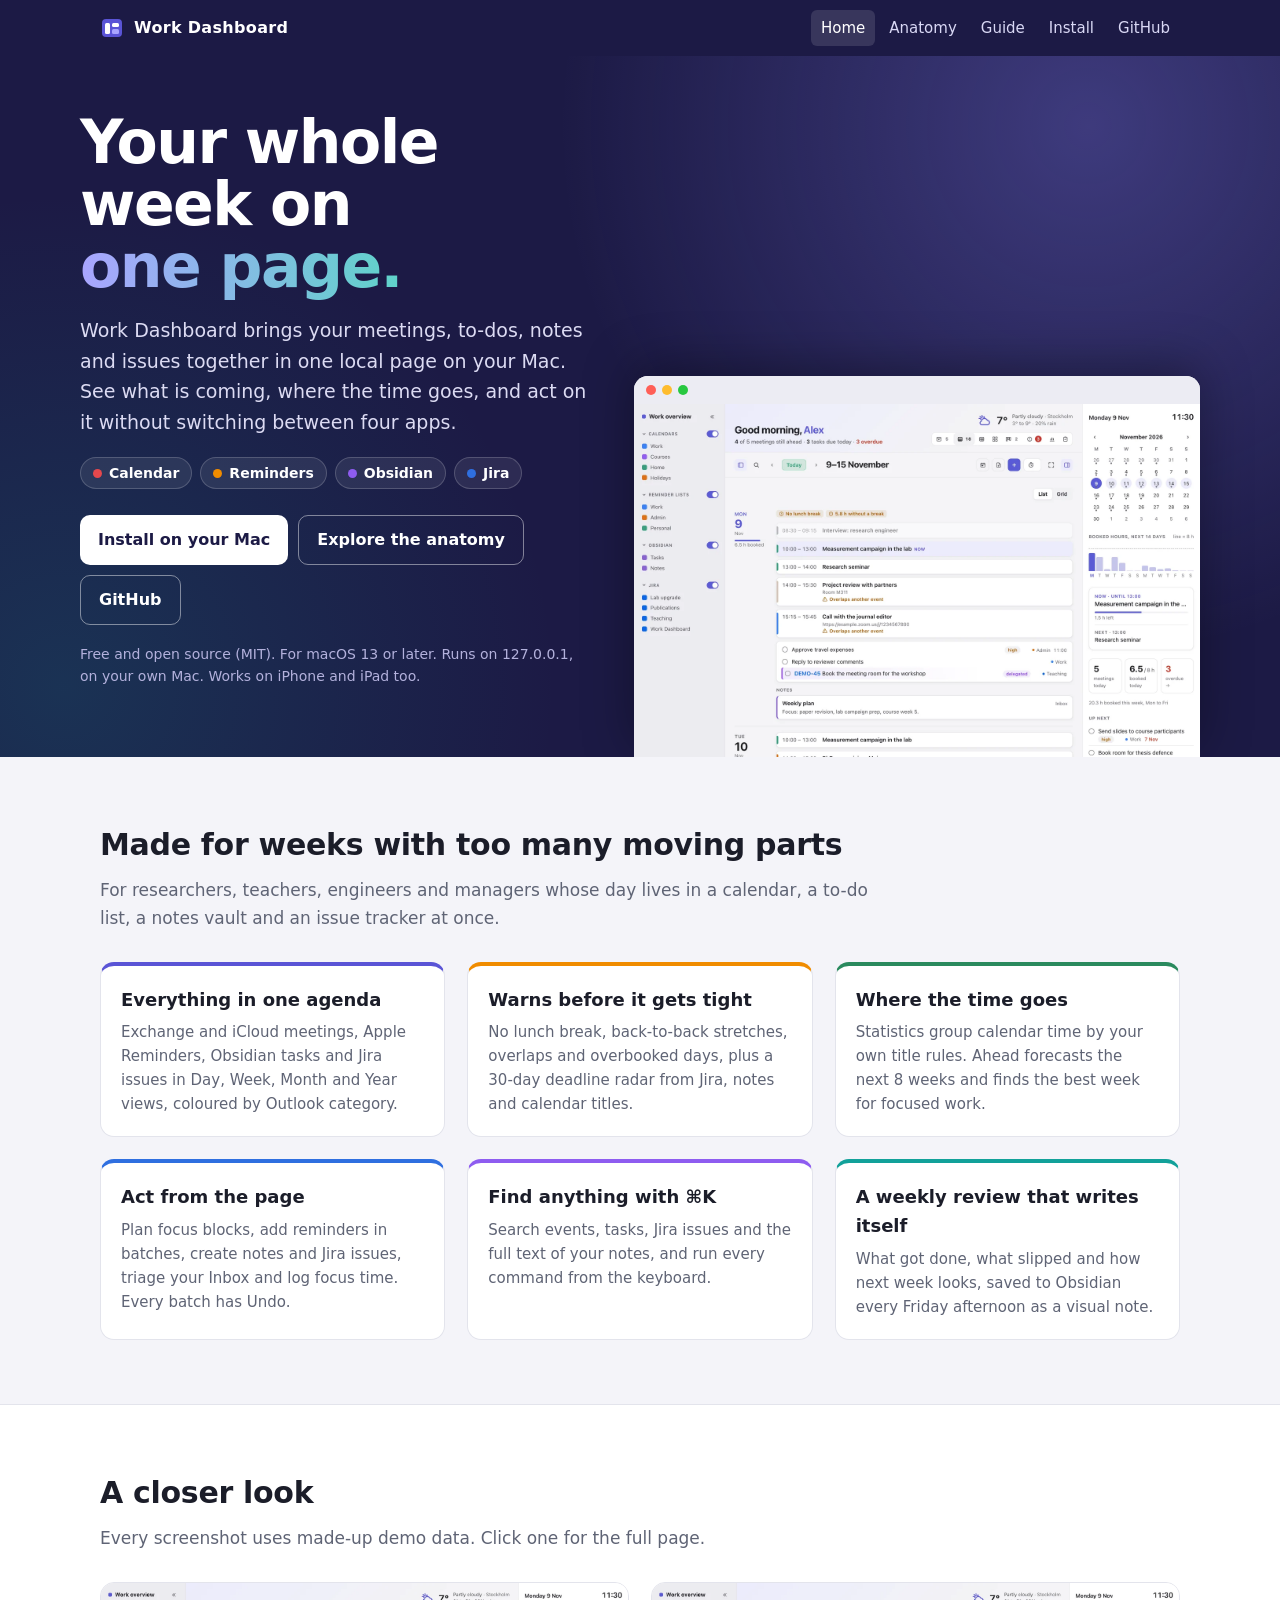
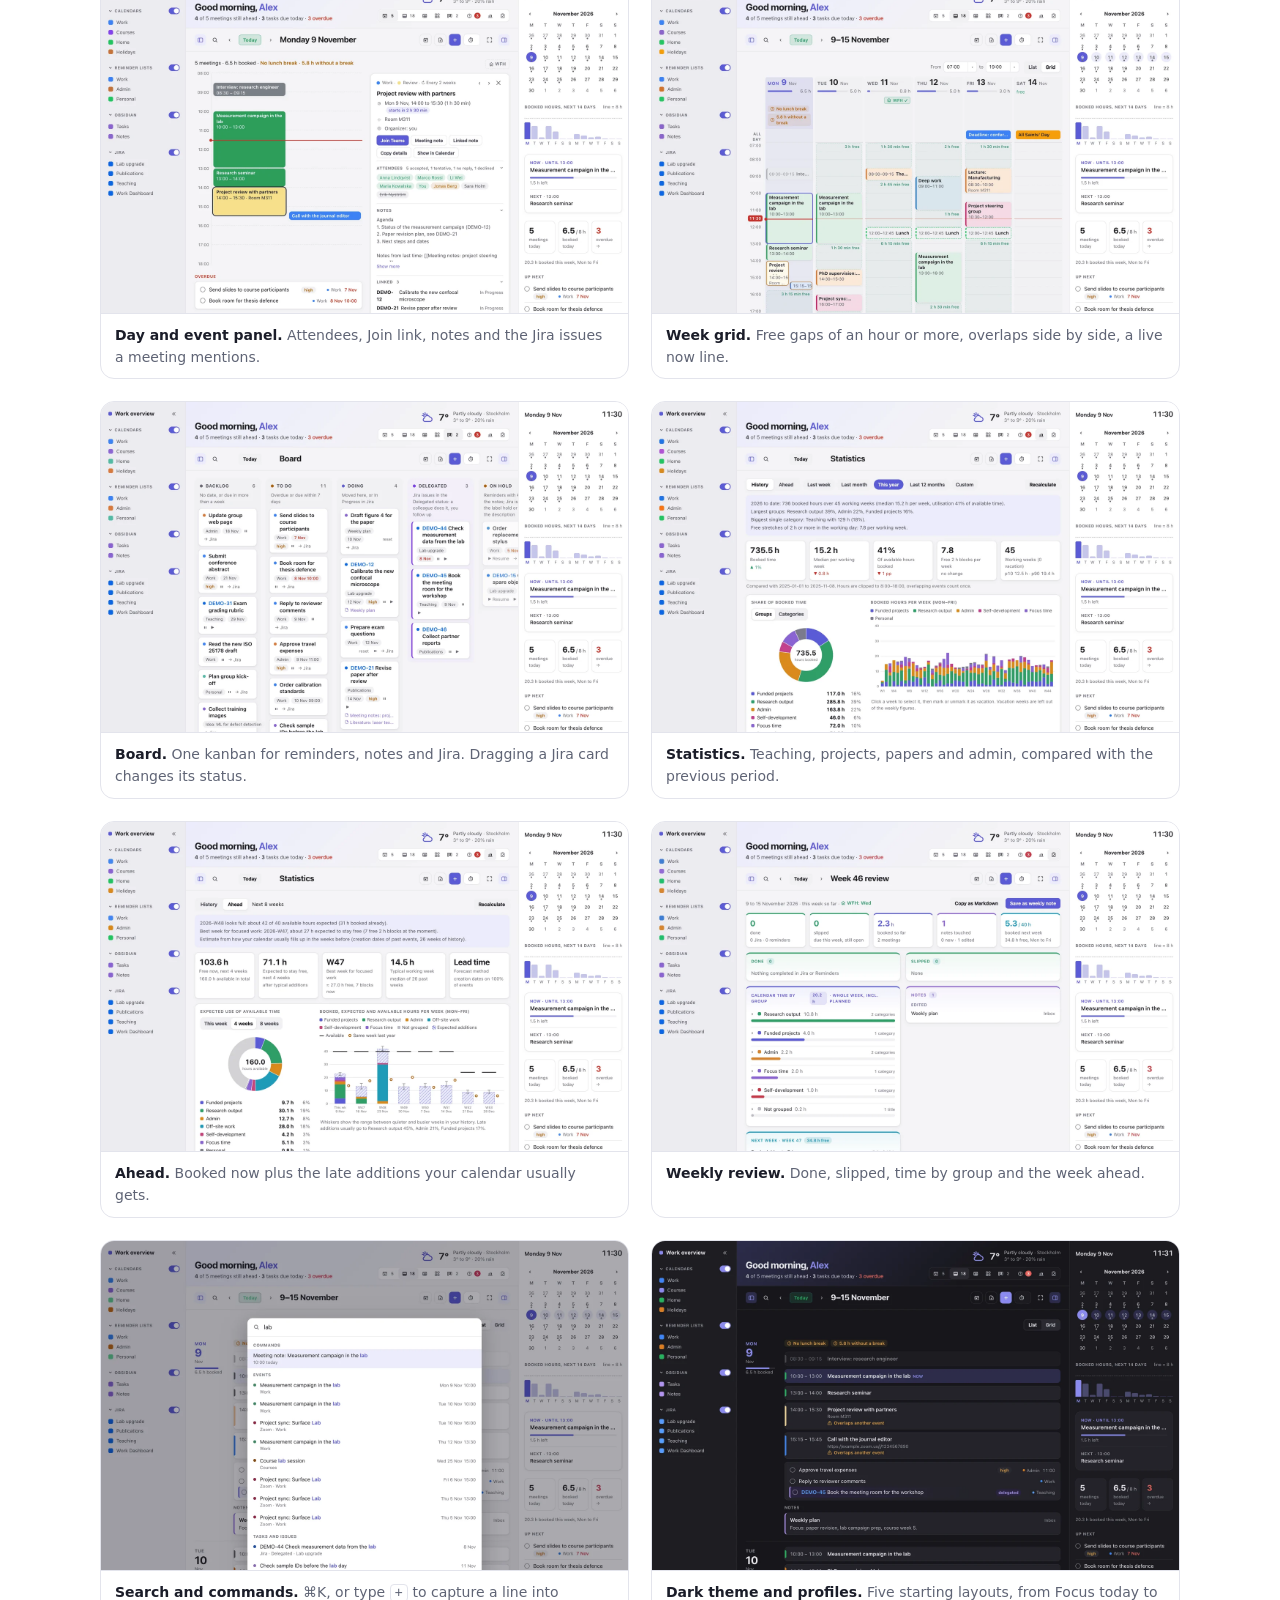
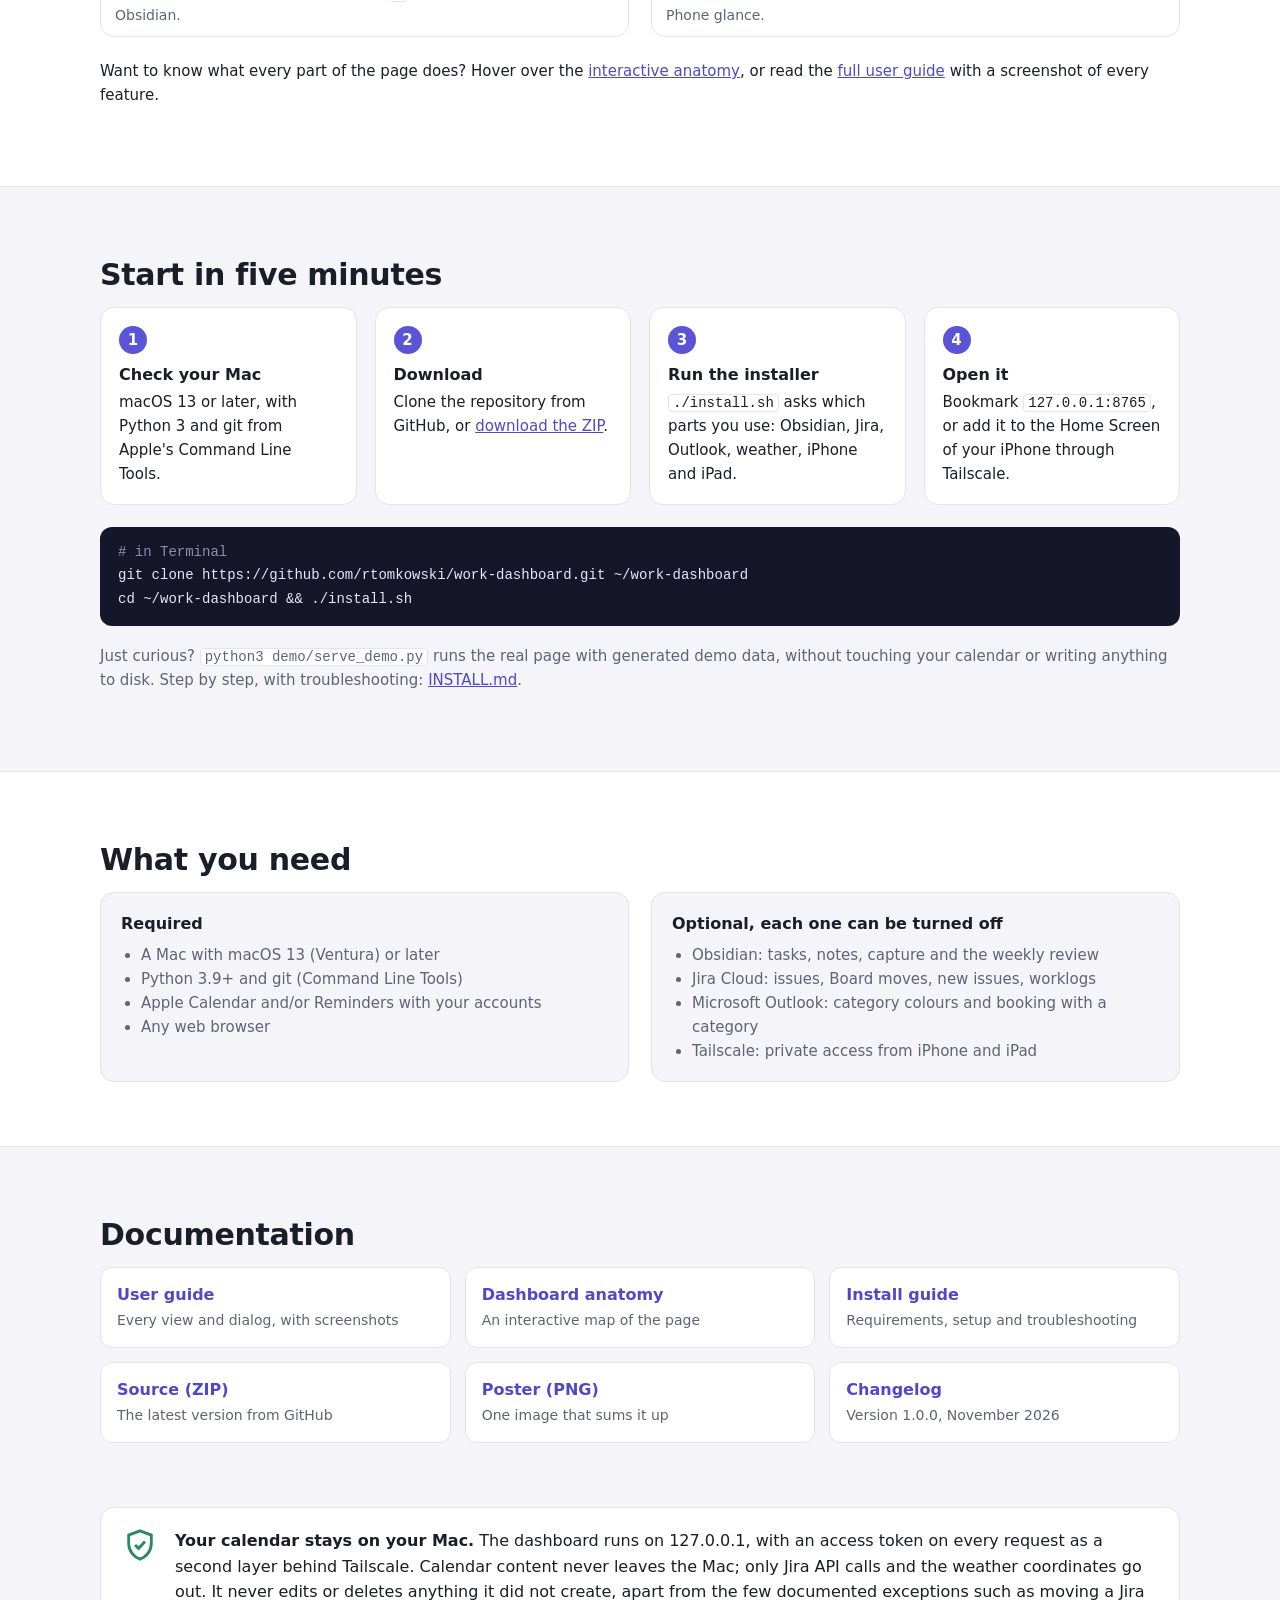
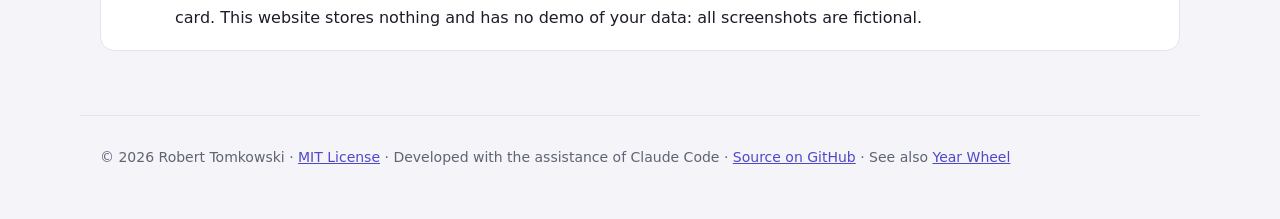
==== docs/index.html @ 40dbf1f1 "Docs: landing page on GitHub Pages Home page in the style of the Year Wheel site: hero, features, sc" ====
<!doctype html>
<!-- Work Dashboard. Copyright (c) 2026 Robert Tomkowski. MIT License (see the LICENSE file). Developed with the assistance of Claude Code (Anthropic). -->
<html lang="en">
<head>
<meta charset="utf-8">
<meta name="viewport" content="width=device-width, initial-scale=1">
<title>Work Dashboard: your whole week on one page</title>
<meta name="description" content="A free, local dashboard for macOS: Calendar, Reminders, Obsidian and Jira in one page, with time statistics, a weekly review, an 8-week forecast and time blocking. Runs on your own Mac.">
<meta property="og:title" content="Work Dashboard: your whole week on one page">
<meta property="og:description" content="Calendar, Reminders, Obsidian and Jira in one local dashboard on your Mac. Free and open source.">
<meta property="og:image" content="https://rtomkowski.github.io/work-dashboard/hero.png">
<meta property="og:url" content="https://rtomkowski.github.io/work-dashboard/">
<link rel="icon" href="data:image/svg+xml,%3Csvg xmlns='http://www.w3.org/2000/svg' viewBox='0 0 24 24'%3E%3Crect x='2' y='3' width='20' height='18' rx='4' fill='%235a54d6'/%3E%3Crect x='5' y='7' width='5' height='11' rx='1.5' fill='%23fff'/%3E%3Crect x='12' y='7' width='7' height='4' rx='1.5' fill='%23fff'/%3E%3Crect x='12' y='13' width='7' height='5' rx='1.5' fill='%23a9a5ff'/%3E%3C/svg%3E">
<link rel="stylesheet" href="site.css">
</head>
<body>
<header class="topbar"><div class="in">
  <a class="brand" href="./"><svg width="24" height="24" viewBox="0 0 24 24" aria-hidden="true"><rect x="2" y="3" width="20" height="18" rx="4" fill="#5a54d6"/><rect x="5" y="7" width="5" height="11" rx="1.5" fill="#fff"/><rect x="12" y="7" width="7" height="4" rx="1.5" fill="#fff"/><rect x="12" y="13" width="7" height="5" rx="1.5" fill="#a9a5ff"/></svg>Work Dashboard</a>
  <nav aria-label="Site">
    <a href="./" aria-current="page">Home</a>
    <a href="anatomy/">Anatomy</a>
    <a href="https://github.com/rtomkowski/work-dashboard/blob/main/docs/GUIDE.md">Guide</a>
    <a href="#install">Install</a>
    <a href="https://github.com/rtomkowski/work-dashboard">GitHub</a>
  </nav>
</div></header>

<main>
  <section class="hero">
    <div class="in">
      <div style="padding-bottom:56px">
        <h1>Your whole week on <em>one&nbsp;page.</em></h1>
        <p class="lede">Work Dashboard brings your meetings, to-dos, notes and issues together in one local page on your Mac.
          See what is coming, where the time goes, and act on it without switching between four apps.</p>
        <ul class="chips" aria-label="Sources">
          <li style="--c:#e5484d">Calendar</li><li style="--c:#f08c00">Reminders</li><li style="--c:#8e5cf0">Obsidian</li><li style="--c:#2f6fe0">Jira</li>
        </ul>
        <div class="cta">
          <a class="btn primary" href="#install">Install on your Mac</a>
          <a class="btn ghost" href="anatomy/">Explore the anatomy</a>
          <a class="btn ghost" href="https://github.com/rtomkowski/work-dashboard">GitHub</a>
        </div>
        <p class="small">Free and open source (MIT). For macOS 13 or later. Runs on 127.0.0.1, on your own Mac. Works on iPhone and iPad too.</p>
      </div>
      <div class="shot"><div class="bar" aria-hidden="true"><i></i><i></i><i></i></div><img src="images/week.webp" alt="The Week view: meetings, tasks and notes per day, with booked hours, a month calendar, Now and Next, and up-next tasks" width="1440" height="900"></div>
    </div>
  </section>

  <section class="block">
    <h2>Made for weeks with too many moving parts</h2>
    <p class="sub">For researchers, teachers, engineers and managers whose day lives in a calendar, a to-do list, a notes vault and an issue tracker at once.</p>
    <div class="grid3">
      <div class="feature" style="--c:var(--indigo)"><h3>Everything in one agenda</h3><p>Exchange and iCloud meetings, Apple Reminders, Obsidian tasks and Jira issues in Day, Week, Month and Year views, coloured by Outlook category.</p></div>
      <div class="feature" style="--c:var(--orange)"><h3>Warns before it gets tight</h3><p>No lunch break, back-to-back stretches, overlaps and overbooked days, plus a 30-day deadline radar from Jira, notes and calendar titles.</p></div>
      <div class="feature" style="--c:var(--green)"><h3>Where the time goes</h3><p>Statistics group calendar time by your own title rules. Ahead forecasts the next 8 weeks and finds the best week for focused work.</p></div>
      <div class="feature" style="--c:var(--blue)"><h3>Act from the page</h3><p>Plan focus blocks, add reminders in batches, create notes and Jira issues, triage your Inbox and log focus time. Every batch has Undo.</p></div>
      <div class="feature" style="--c:var(--purple)"><h3>Find anything with ⌘K</h3><p>Search events, tasks, Jira issues and the full text of your notes, and run every command from the keyboard.</p></div>
      <div class="feature" style="--c:var(--teal)"><h3>A weekly review that writes itself</h3><p>What got done, what slipped and how next week looks, saved to Obsidian every Friday afternoon as a visual note.</p></div>
    </div>
  </section>

  <div class="band"><section class="block">
    <h2>A closer look</h2>
    <p class="sub">Every screenshot uses made-up demo data. Click one for the full page.</p>
    <div class="shots">
      <figure><a href="screenshots/event-panel.png"><img src="images/event-panel.webp" alt="Day view with the event detail panel open" width="1440" height="900" loading="lazy"></a><figcaption><b>Day and event panel.</b> Attendees, Join link, notes and the Jira issues a meeting mentions.</figcaption></figure>
      <figure><a href="screenshots/week-grid.png"><img src="images/week-grid.webp" alt="Week view as a time grid with free gaps and a now line" width="1440" height="900" loading="lazy"></a><figcaption><b>Week grid.</b> Free gaps of an hour or more, overlaps side by side, a live now line.</figcaption></figure>
      <figure><a href="screenshots/board.png"><img src="images/board.webp" alt="Board with Backlog, To Do, Doing and Done columns across all sources" width="1440" height="900" loading="lazy"></a><figcaption><b>Board.</b> One kanban for reminders, notes and Jira. Dragging a Jira card changes its status.</figcaption></figure>
      <figure><a href="screenshots/stats-history.png"><img src="images/stats-history.webp" alt="Statistics: booked time by group compared with the previous period" width="1440" height="900" loading="lazy"></a><figcaption><b>Statistics.</b> Teaching, projects, papers and admin, compared with the previous period.</figcaption></figure>
      <figure><a href="screenshots/stats-ahead.png"><img src="images/stats-ahead.webp" alt="Ahead: forecast load for the next eight weeks" width="1440" height="900" loading="lazy"></a><figcaption><b>Ahead.</b> Booked now plus the late additions your calendar usually gets.</figcaption></figure>
      <figure><a href="screenshots/weekly-review.png"><img src="images/weekly-review.webp" alt="Weekly review: done, slipped, booked hours and next week" width="1440" height="900" loading="lazy"></a><figcaption><b>Weekly review.</b> Done, slipped, time by group and the week ahead.</figcaption></figure>
      <figure><a href="screenshots/palette.png"><img src="images/palette.webp" alt="Command palette searching events, tasks, issues and notes" width="1440" height="900" loading="lazy"></a><figcaption><b>Search and commands.</b> ⌘K, or type <code>+</code> to capture a line into Obsidian.</figcaption></figure>
      <figure><a href="screenshots/week-dark.png"><img src="images/week-dark.webp" alt="The Week view in the dark theme" width="1440" height="900" loading="lazy"></a><figcaption><b>Dark theme and profiles.</b> Five starting layouts, from Focus today to Phone glance.</figcaption></figure>
    </div>
    <p class="more">Want to know what every part of the page does? Hover over the <a href="anatomy/">interactive anatomy</a>, or read the <a href="https://github.com/rtomkowski/work-dashboard/blob/main/docs/GUIDE.md">full user guide</a> with a screenshot of every feature.</p>
  </section></div>

  <section class="block" id="install">
    <h2>Start in five minutes</h2>
    <ol class="steps">
      <li><b>Check your Mac</b>macOS 13 or later, with Python 3 and git from Apple's Command Line Tools.</li>
      <li><b>Download</b>Clone the repository from GitHub, or <a href="https://github.com/rtomkowski/work-dashboard/archive/refs/heads/main.zip">download the ZIP</a>.</li>
      <li><b>Run the installer</b><code>./install.sh</code> asks which parts you use: Obsidian, Jira, Outlook, weather, iPhone and iPad.</li>
      <li><b>Open it</b>Bookmark <code>127.0.0.1:8765</code>, or add it to the Home Screen of your iPhone through Tailscale.</li>
    </ol>
<pre class="cmd"><span class="c"># in Terminal</span>
git clone https://github.com/rtomkowski/work-dashboard.git ~/work-dashboard
cd ~/work-dashboard &amp;&amp; ./install.sh</pre>
    <p class="note">Just curious? <code>python3 demo/serve_demo.py</code> runs the real page with generated demo data, without touching your calendar or writing anything to disk. Step by step, with troubleshooting: <a href="https://github.com/rtomkowski/work-dashboard/blob/main/INSTALL.md">INSTALL.md</a>.</p>
  </section>

  <div class="band"><section class="block">
    <h2>What you need</h2>
    <div class="req">
      <div><h3>Required</h3><ul><li>A Mac with macOS 13 (Ventura) or later</li><li>Python 3.9+ and git (Command Line Tools)</li><li>Apple Calendar and/or Reminders with your accounts</li><li>Any web browser</li></ul></div>
      <div><h3>Optional, each one can be turned off</h3><ul><li>Obsidian: tasks, notes, capture and the weekly review</li><li>Jira Cloud: issues, Board moves, new issues, worklogs</li><li>Microsoft Outlook: category colours and booking with a category</li><li>Tailscale: private access from iPhone and iPad</li></ul></div>
    </div>
  </section></div>

  <section class="block">
    <h2>Documentation</h2>
    <div class="downloads">
      <a href="https://github.com/rtomkowski/work-dashboard/blob/main/docs/GUIDE.md"><b>User guide</b><span>Every view and dialog, with screenshots</span></a>
      <a href="anatomy/"><b>Dashboard anatomy</b><span>An interactive map of the page</span></a>
      <a href="https://github.com/rtomkowski/work-dashboard/blob/main/INSTALL.md"><b>Install guide</b><span>Requirements, setup and troubleshooting</span></a>
      <a href="https://github.com/rtomkowski/work-dashboard/archive/refs/heads/main.zip"><b>Source (ZIP)</b><span>The latest version from GitHub</span></a>
      <a href="hero.png"><b>Poster (PNG)</b><span>One image that sums it up</span></a>
      <a href="https://github.com/rtomkowski/work-dashboard/blob/main/CHANGELOG.md"><b>Changelog</b><span>Version 1.0.0, November 2026</span></a>
    </div>
  </section>

  <section class="block" style="padding-top:0">
    <div class="privacy">
      <svg width="34" height="34" viewBox="0 0 24 24" aria-hidden="true" style="flex:none"><path d="M12 2l8 3v6c0 5-3.4 9.4-8 11-4.6-1.6-8-6-8-11V5z" fill="none" stroke="#2a8a5e" stroke-width="2"/><path d="M8.5 12l2.5 2.5 4.5-5" fill="none" stroke="#2a8a5e" stroke-width="2"/></svg>
      <div><b>Your calendar stays on your Mac.</b> The dashboard runs on 127.0.0.1, with an access token on every request as a second layer behind Tailscale. Calendar content never leaves the Mac; only Jira API calls and the weather coordinates go out. It never edits or deletes anything it did not create, apart from the few documented exceptions such as moving a Jira card. This website stores nothing and has no demo of your data: all screenshots are fictional.</div>
    </div>
  </section>
</main>

<footer>
  © 2026 Robert Tomkowski · <a href="https://github.com/rtomkowski/work-dashboard/blob/main/LICENSE">MIT License</a> ·
  Developed with the assistance of Claude Code · <a href="https://github.com/rtomkowski/work-dashboard">Source on GitHub</a> ·
  See also <a href="https://rtomkowski.github.io/yearwheel/">Year Wheel</a>
</footer>
</body>
</html>
---- docs/site.css ----
/* Work Dashboard website. Copyright (c) 2026 Robert Tomkowski.
   MIT License (see the LICENSE file). Developed with the assistance of Claude Code (Anthropic). */
/* Landing page styles. Same layout as the Year Wheel site, in the dashboard's indigo. No external resources. */
:root {
  --ink: #1b1d29; --muted: #5f6475; --line: #e3e4ec; --paper: #f4f4f9; --card: #ffffff;
  --navy: #1c1a45; --accent: #4f49c9; --indigo: #5a54d6;
  --red: #e5484d; --orange: #f08c00; --purple: #8e5cf0; --blue: #2f6fe0; --green: #2a8a5e; --teal: #12a19a;
  --font: system-ui, -apple-system, "Segoe UI", Roboto, "Helvetica Neue", Arial, sans-serif;
  --mono: ui-monospace, Menlo, Consolas, monospace;
  color-scheme: light;
}
@media (prefers-color-scheme: dark) {
  :root:not([data-theme="light"]) {
    --ink: #e7e8f2; --muted: #a2a7ba; --line: #2f3244; --paper: #12131b; --card: #1b1d28;
    --accent: #9b97ff; color-scheme: dark;
  }
}
:root[data-theme="dark"] {
  --ink: #e7e8f2; --muted: #a2a7ba; --line: #2f3244; --paper: #12131b; --card: #1b1d28;
  --accent: #9b97ff; color-scheme: dark;
}
* { box-sizing: border-box; }
html { scroll-behavior: smooth; }
body { margin: 0; background: var(--paper); color: var(--ink); font: 16px/1.6 var(--font); }
a { color: var(--accent); }
img { max-width: 100%; height: auto; }
code { font: 14px/1.4 var(--mono); background: var(--card); border: 1px solid var(--line); padding: 0 4px; border-radius: 4px; }

/* Top bar */
.topbar { position: sticky; top: 0; z-index: 10; background: var(--navy); color: #fff; }
.topbar .in { max-width: 1120px; margin: 0 auto; padding: 10px 20px; display: flex; align-items: center; gap: 18px; flex-wrap: wrap; }
.topbar .brand { display: flex; align-items: center; gap: 10px; color: #fff; text-decoration: none; font-weight: 700; letter-spacing: .02em; }
.topbar nav { margin-left: auto; display: flex; gap: 4px; flex-wrap: wrap; }
.topbar nav a { color: #d9d8f5; text-decoration: none; padding: 6px 10px; border-radius: 6px; font-size: 15px; }
.topbar nav a:hover, .topbar nav a[aria-current] { background: rgba(255,255,255,.12); color: #fff; }

/* Hero */
.hero { background: var(--navy); color: #fff; padding: 56px 20px 0; overflow: hidden;
  background-image: radial-gradient(circle at 85% 10%, rgba(140,134,255,.30), transparent 42%),
                    radial-gradient(circle at 5% 90%, rgba(18,161,154,.18), transparent 36%); }
.hero .in > *, .grid3 > *, .shots > *, .steps > *, .downloads > * { min-width: 0; }
.hero .in { max-width: 1120px; margin: 0 auto; display: grid; grid-template-columns: 1fr 1.1fr; gap: 40px; align-items: center; }
.hero h1 { overflow-wrap: anywhere; font-size: clamp(34px, 6vw, 60px); line-height: 1.03; letter-spacing: -.025em; margin: 0 0 18px; }
.hero h1 em { font-style: normal; background: linear-gradient(90deg, #a9a5ff, #5fd3c9); -webkit-background-clip: text; background-clip: text; color: transparent; }
.hero p.lede { font-size: 19px; color: #dcdbf3; margin: 0 0 20px; max-width: 34em; }
.chips { display: flex; flex-wrap: wrap; gap: 8px; margin: 0 0 26px; padding: 0; list-style: none; }
.chips li { display: inline-flex; align-items: center; gap: 7px; background: rgba(255,255,255,.08); border: 1px solid rgba(255,255,255,.18); border-radius: 999px; padding: 4px 12px; font-size: 14px; font-weight: 600; }
.chips li::before { content: ""; width: 9px; height: 9px; border-radius: 50%; background: var(--c); }
.cta { display: flex; gap: 10px; flex-wrap: wrap; margin-bottom: 18px; }
.btn { display: inline-flex; align-items: center; gap: 8px; padding: 11px 18px; border-radius: 10px; font-weight: 650; text-decoration: none; font-size: 16px; }
.btn.primary { background: #fff; color: var(--navy); }
.btn.ghost { color: #fff; border: 1.5px solid rgba(255,255,255,.45); }
.btn:hover { filter: brightness(1.06); }
.hero .small { font-size: 14px; color: #b3b1dc; }
.hero .shot { background: #fff; border-radius: 14px 14px 0 0; padding: 0; box-shadow: 0 -10px 50px rgba(0,0,0,.35); align-self: end; overflow: hidden; }
.hero .shot .bar { display: flex; gap: 6px; padding: 9px 12px; background: #ececf3; }
.hero .shot .bar i { width: 10px; height: 10px; border-radius: 50%; background: #ff5f57; }
.hero .shot .bar i:nth-child(2) { background: #febc2e; } .hero .shot .bar i:nth-child(3) { background: #28c840; }
.hero .shot img { display: block; }

/* Sections */
section.block { max-width: 1120px; margin: 0 auto; padding: 64px 20px; }
section.block h2 { font-size: 30px; letter-spacing: -.01em; margin: 0 0 8px; }
section.block > p.sub { color: var(--muted); margin: 0 0 30px; max-width: 46em; font-size: 17px; }
.grid3 { display: grid; grid-template-columns: repeat(3, 1fr); gap: 22px; }
.feature { background: var(--card); border: 1px solid var(--line); border-radius: 14px; padding: 20px; border-top: 4px solid var(--c, var(--indigo)); }
.feature h3 { margin: 0 0 6px; font-size: 18px; }
.feature p { margin: 0; color: var(--muted); font-size: 15px; }
.shots { display: grid; grid-template-columns: repeat(2, 1fr); gap: 22px; }
.shots figure { margin: 0; background: var(--card); border: 1px solid var(--line); border-radius: 14px; overflow: hidden; }
.shots a { display: block; }
.shots img { display: block; border-bottom: 1px solid var(--line); }
.shots figcaption { padding: 10px 14px; font-size: 14px; color: var(--muted); }
.shots figcaption b { color: var(--ink); }
.more { margin-top: 22px; font-size: 15px; }
.steps { counter-reset: s; display: grid; grid-template-columns: repeat(4, 1fr); gap: 18px; padding: 0; list-style: none; margin: 0; }
.steps li { background: var(--card); border: 1px solid var(--line); border-radius: 14px; padding: 18px; font-size: 15px; }
.steps li::before { counter-increment: s; content: counter(s); display: inline-flex; width: 28px; height: 28px; border-radius: 50%; background: var(--indigo); color: #fff; font-weight: 700; align-items: center; justify-content: center; margin-bottom: 8px; }
.steps b { display: block; font-size: 16px; margin-bottom: 2px; }
.cmd { margin: 22px 0 0; background: #15162a; color: #e7e8f2; border-radius: 12px; padding: 14px 18px; overflow-x: auto; font: 14px/1.7 var(--mono); }
.cmd .c { color: #8d8fb0; }
.note { color: var(--muted); font-size: 15px; margin-top: 18px; }
.band { background: var(--card); border-top: 1px solid var(--line); border-bottom: 1px solid var(--line); }
.req { display: grid; grid-template-columns: 1fr 1fr; gap: 22px; }
.req div { background: var(--paper); border: 1px solid var(--line); border-radius: 14px; padding: 18px 20px; }
.req h3 { margin: 0 0 6px; font-size: 16px; }
.req ul { margin: 0; padding-left: 20px; color: var(--muted); font-size: 15px; }
.downloads { display: grid; grid-template-columns: repeat(3, 1fr); gap: 14px; }
.downloads a { display: block; background: var(--card); border: 1px solid var(--line); border-radius: 12px; padding: 14px 16px; text-decoration: none; color: var(--ink); }
.downloads a:hover { border-color: var(--accent); }
.downloads b { display: block; color: var(--accent); }
.downloads span { font-size: 14px; color: var(--muted); }
.privacy { display: flex; gap: 18px; align-items: flex-start; background: var(--card); border: 1px solid var(--line); border-radius: 14px; padding: 20px 22px; }
footer { max-width: 1120px; margin: 0 auto; padding: 30px 20px 50px; color: var(--muted); font-size: 14px; border-top: 1px solid var(--line); }

@media (max-width: 860px) {
  .hero .in { grid-template-columns: 1fr; }
  .grid3, .shots, .downloads, .req { grid-template-columns: 1fr; }
  .steps { grid-template-columns: 1fr 1fr; }
}
@media (max-width: 520px) { .steps { grid-template-columns: 1fr; } }
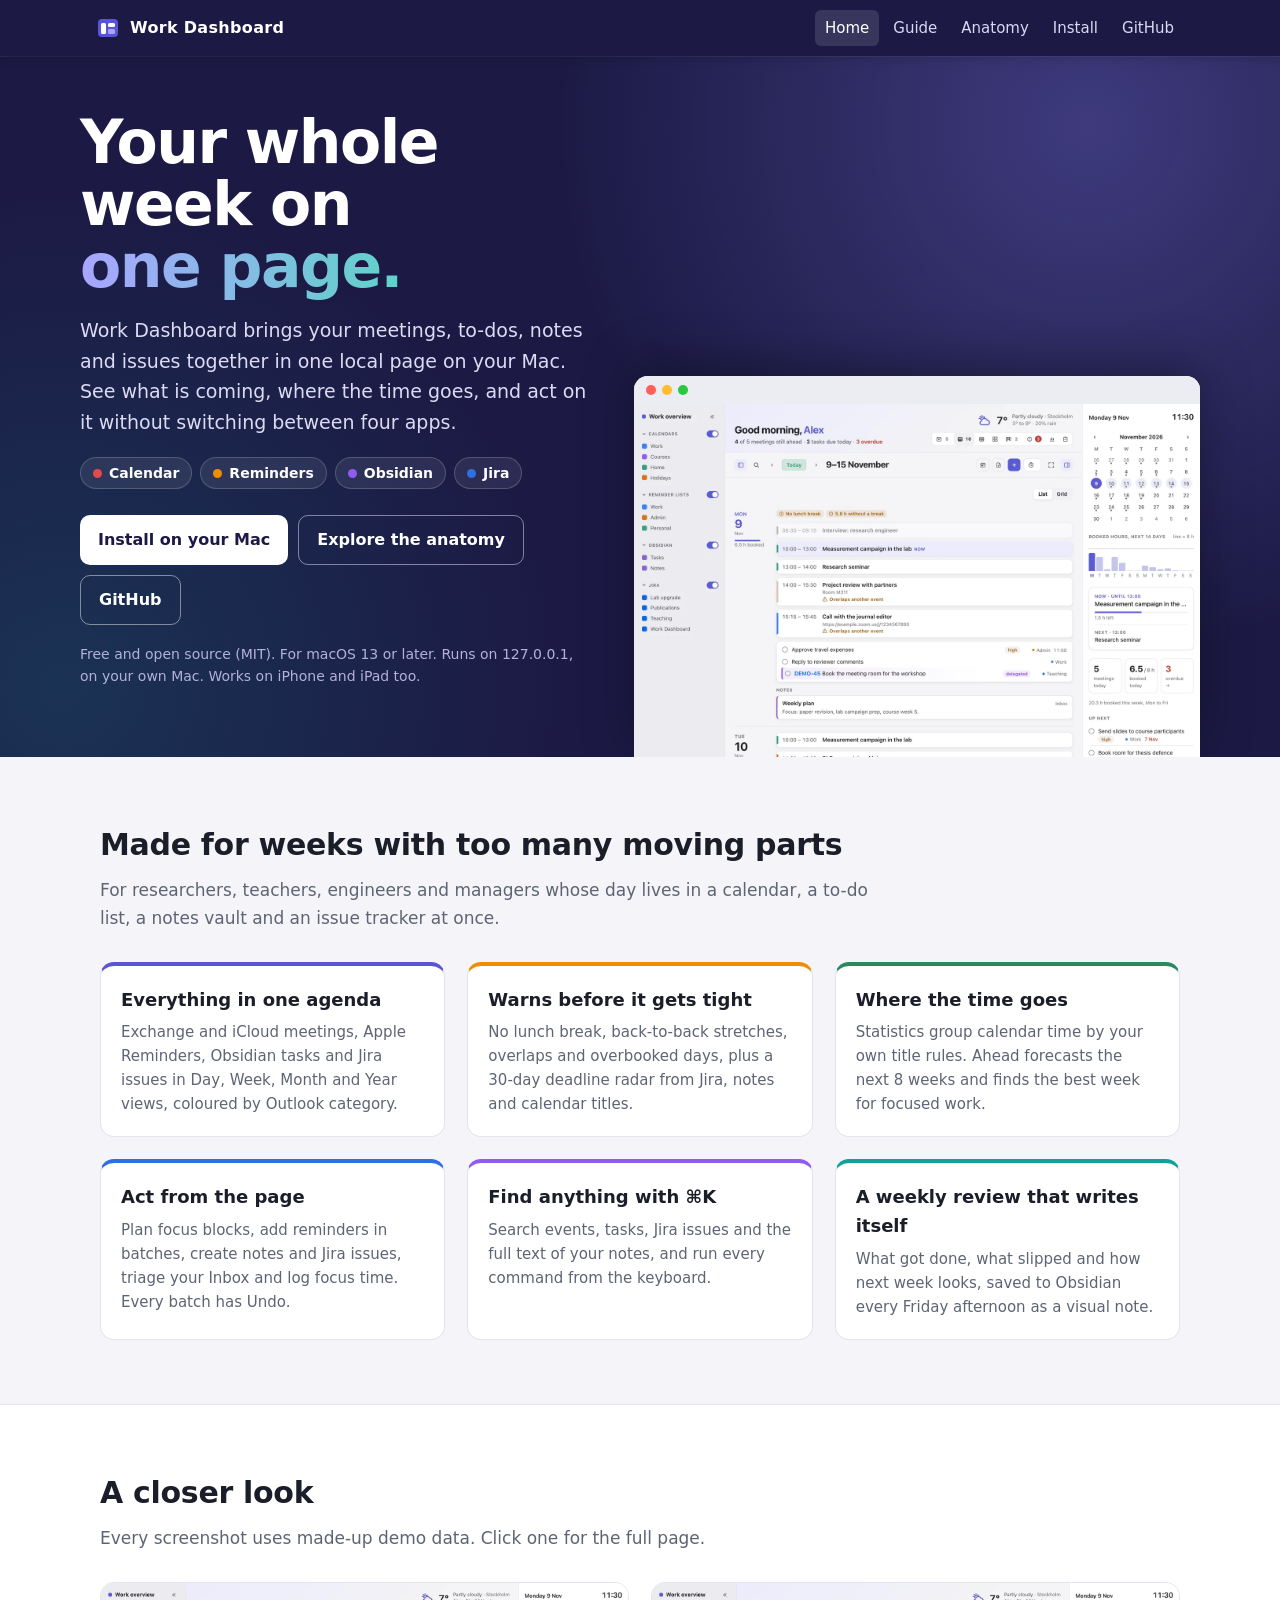
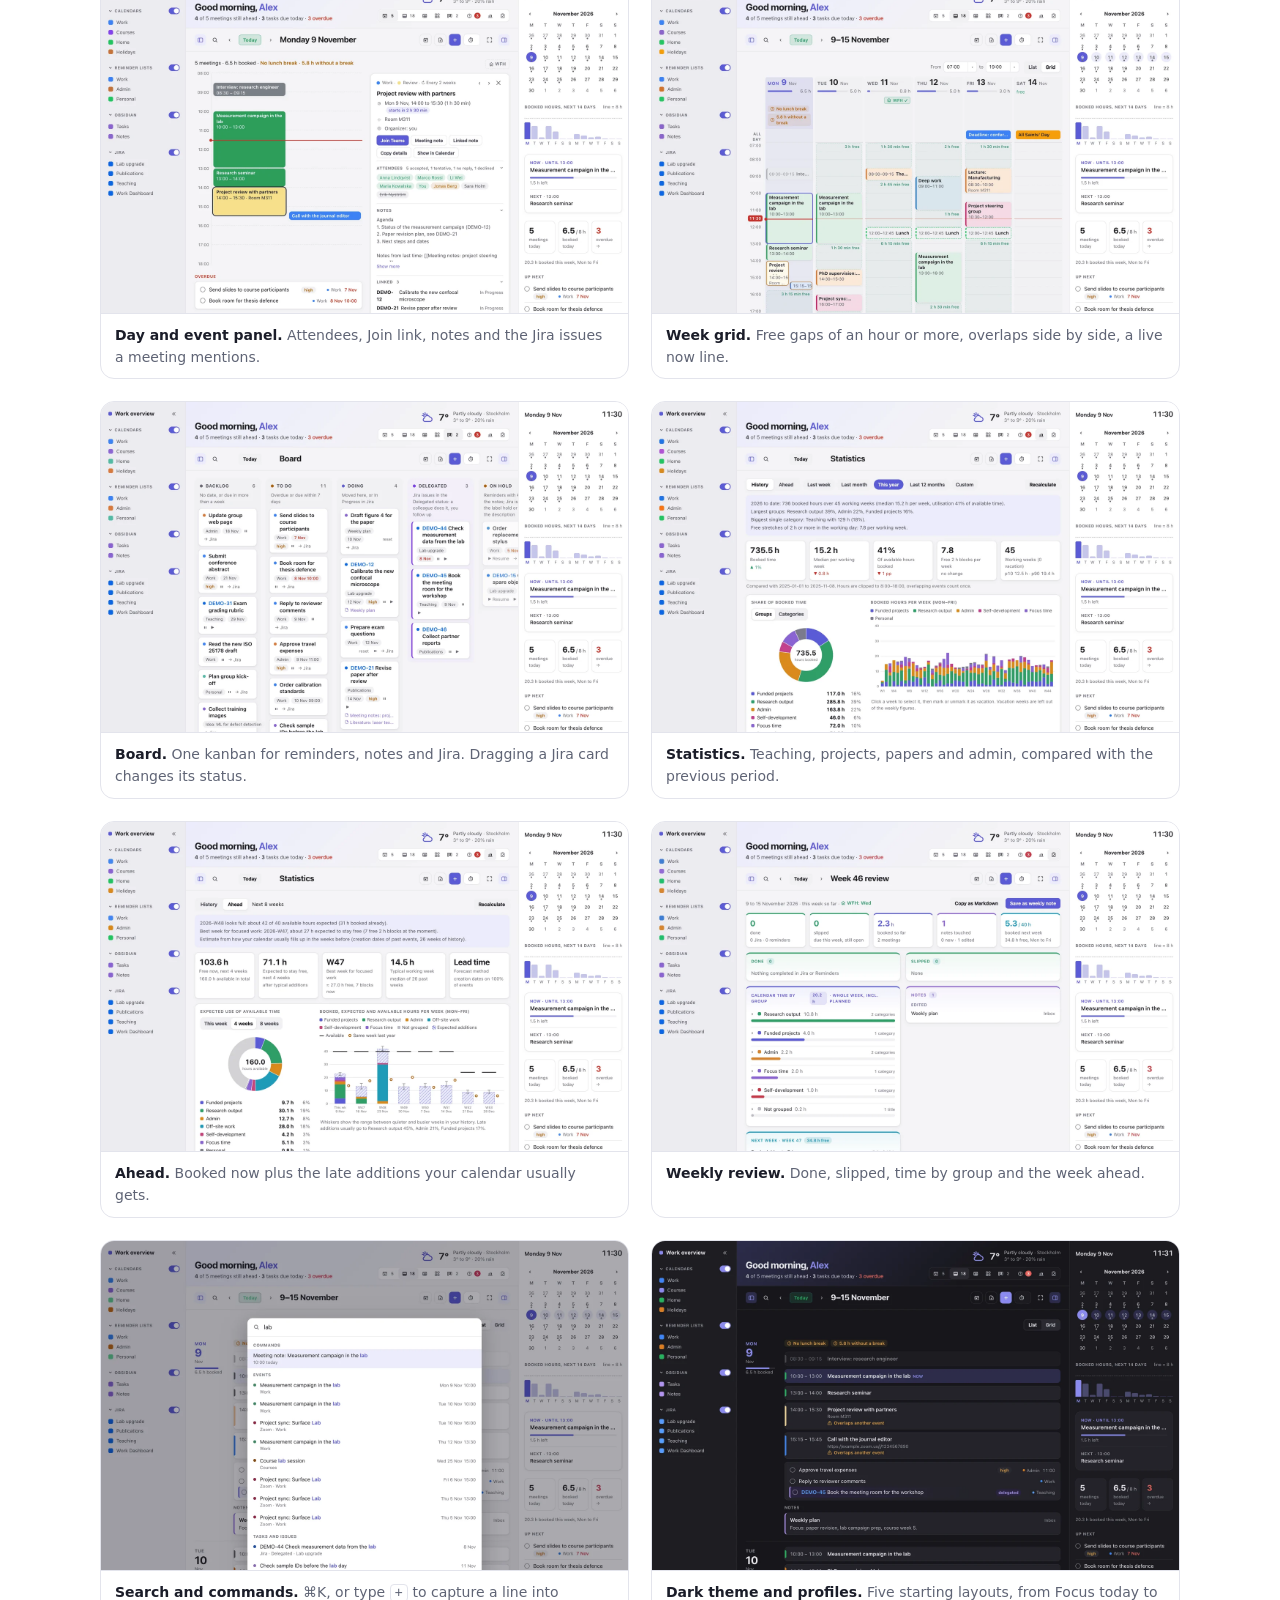
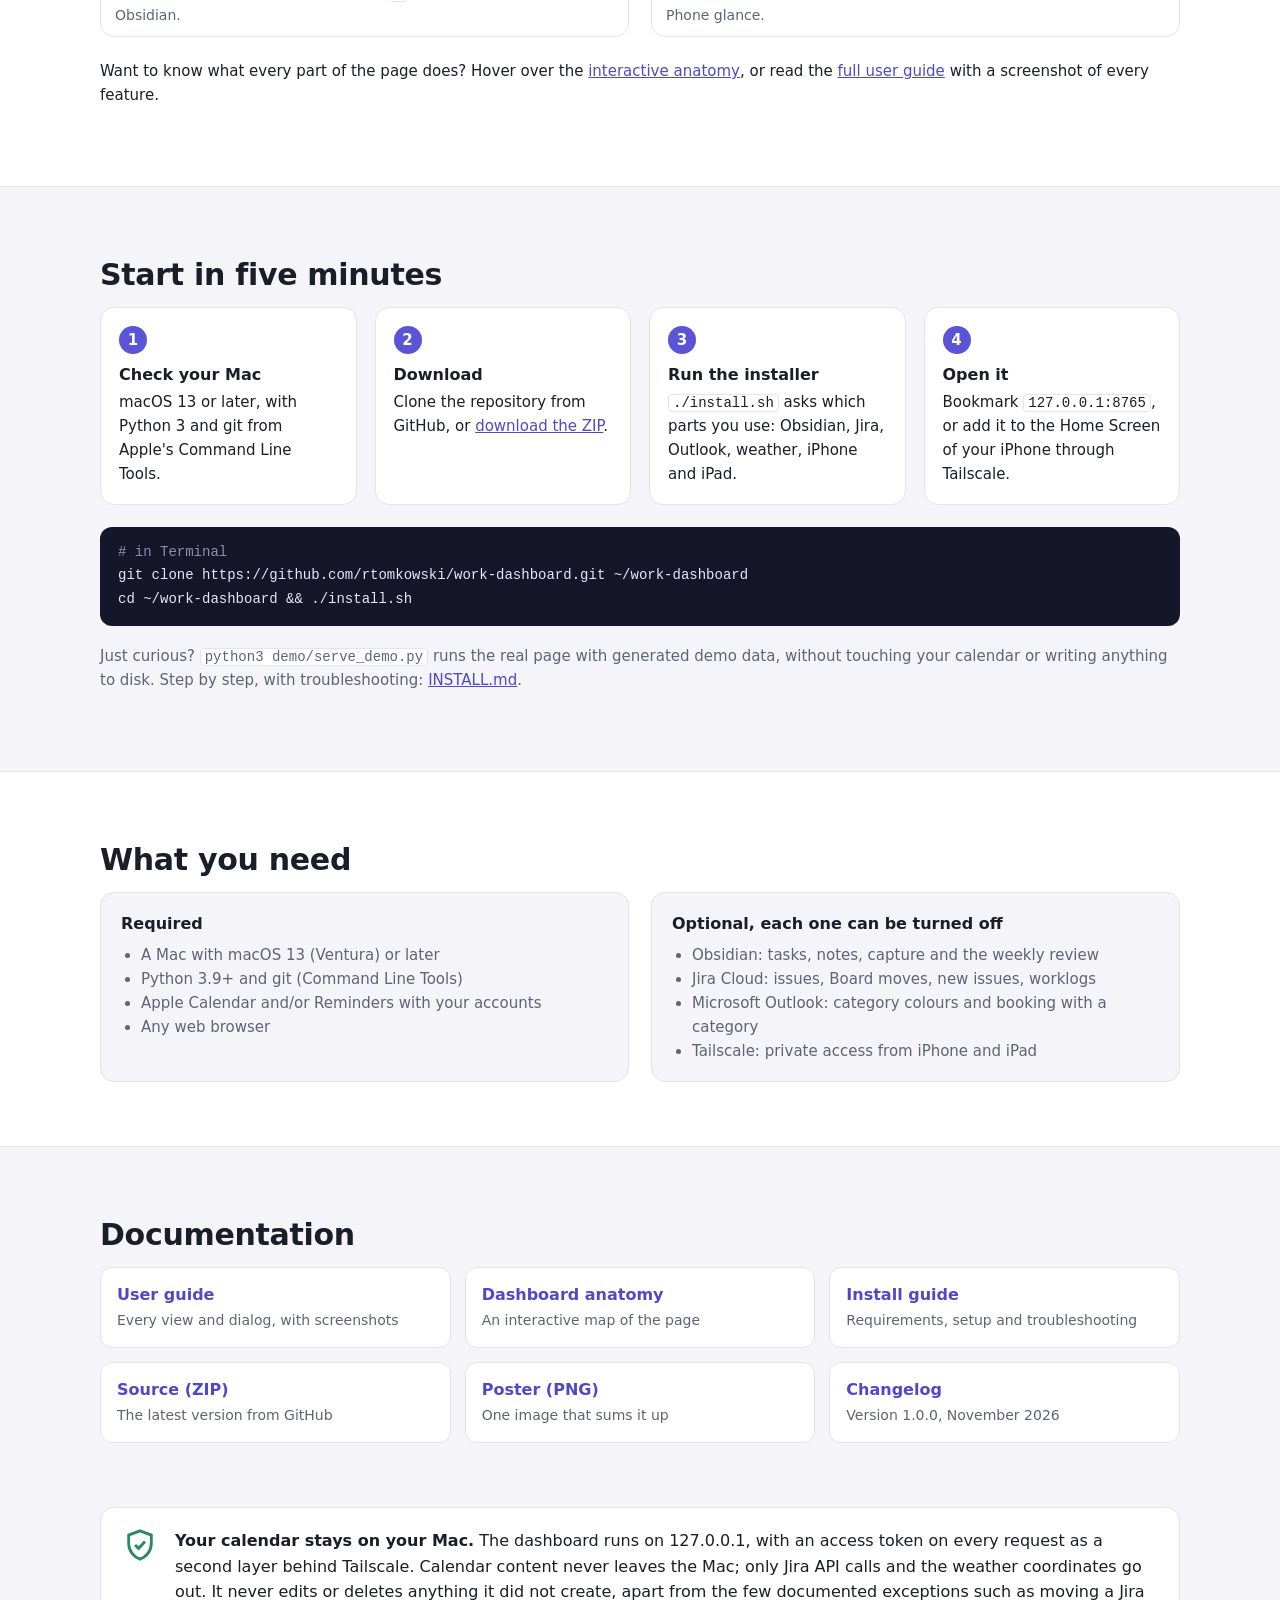
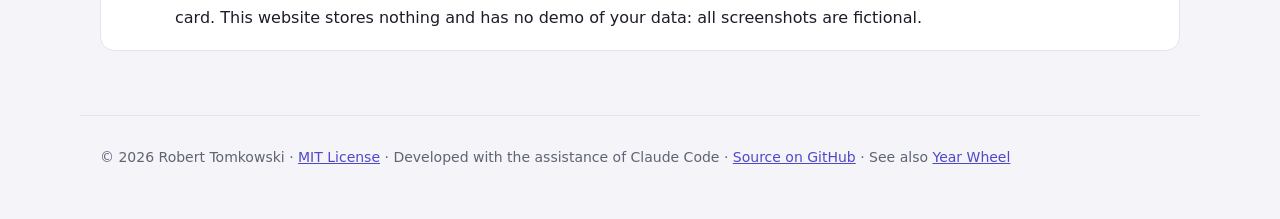
==== commit 9e9819ad: "Docs: same top menu on every page, online guide page - topbar.css: the sticky menu shared by home, g" ====
--- a/docs/index.html
+++ b/docs/index.html
@@ -11,6 +11,7 @@
 <meta property="og:image" content="https://rtomkowski.github.io/work-dashboard/hero.png">
 <meta property="og:url" content="https://rtomkowski.github.io/work-dashboard/">
 <link rel="icon" href="data:image/svg+xml,%3Csvg xmlns='http://www.w3.org/2000/svg' viewBox='0 0 24 24'%3E%3Crect x='2' y='3' width='20' height='18' rx='4' fill='%235a54d6'/%3E%3Crect x='5' y='7' width='5' height='11' rx='1.5' fill='%23fff'/%3E%3Crect x='12' y='7' width='7' height='4' rx='1.5' fill='%23fff'/%3E%3Crect x='12' y='13' width='7' height='5' rx='1.5' fill='%23a9a5ff'/%3E%3C/svg%3E">
+<link rel="stylesheet" href="topbar.css">
 <link rel="stylesheet" href="site.css">
 </head>
 <body>
@@ -18,9 +19,9 @@
   <a class="brand" href="./"><svg width="24" height="24" viewBox="0 0 24 24" aria-hidden="true"><rect x="2" y="3" width="20" height="18" rx="4" fill="#5a54d6"/><rect x="5" y="7" width="5" height="11" rx="1.5" fill="#fff"/><rect x="12" y="7" width="7" height="4" rx="1.5" fill="#fff"/><rect x="12" y="13" width="7" height="5" rx="1.5" fill="#a9a5ff"/></svg>Work Dashboard</a>
   <nav aria-label="Site">
     <a href="./" aria-current="page">Home</a>
+    <a href="guide.html">Guide</a>
     <a href="anatomy/">Anatomy</a>
-    <a href="https://github.com/rtomkowski/work-dashboard/blob/main/docs/GUIDE.md">Guide</a>
-    <a href="#install">Install</a>
+    <a href="./#install">Install</a>
     <a href="https://github.com/rtomkowski/work-dashboard">GitHub</a>
   </nav>
 </div></header>
@@ -72,7 +73,7 @@
       <figure><a href="screenshots/palette.png"><img src="images/palette.webp" alt="Command palette searching events, tasks, issues and notes" width="1440" height="900" loading="lazy"></a><figcaption><b>Search and commands.</b> ⌘K, or type <code>+</code> to capture a line into Obsidian.</figcaption></figure>
       <figure><a href="screenshots/week-dark.png"><img src="images/week-dark.webp" alt="The Week view in the dark theme" width="1440" height="900" loading="lazy"></a><figcaption><b>Dark theme and profiles.</b> Five starting layouts, from Focus today to Phone glance.</figcaption></figure>
     </div>
-    <p class="more">Want to know what every part of the page does? Hover over the <a href="anatomy/">interactive anatomy</a>, or read the <a href="https://github.com/rtomkowski/work-dashboard/blob/main/docs/GUIDE.md">full user guide</a> with a screenshot of every feature.</p>
+    <p class="more">Want to know what every part of the page does? Hover over the <a href="anatomy/">interactive anatomy</a>, or read the <a href="guide.html">full user guide</a> with a screenshot of every feature.</p>
   </section></div>
 
   <section class="block" id="install">
@@ -100,7 +101,7 @@
   <section class="block">
     <h2>Documentation</h2>
     <div class="downloads">
-      <a href="https://github.com/rtomkowski/work-dashboard/blob/main/docs/GUIDE.md"><b>User guide</b><span>Every view and dialog, with screenshots</span></a>
+      <a href="guide.html"><b>User guide</b><span>Every view and dialog, with screenshots</span></a>
       <a href="anatomy/"><b>Dashboard anatomy</b><span>An interactive map of the page</span></a>
       <a href="https://github.com/rtomkowski/work-dashboard/blob/main/INSTALL.md"><b>Install guide</b><span>Requirements, setup and troubleshooting</span></a>
       <a href="https://github.com/rtomkowski/work-dashboard/archive/refs/heads/main.zip"><b>Source (ZIP)</b><span>The latest version from GitHub</span></a>
--- a/docs/topbar.css
+++ b/docs/topbar.css
@@ -0,0 +1,16 @@
+/* Work Dashboard website. Copyright (c) 2026 Robert Tomkowski. MIT License.
+   The top menu shared by every page of the site (home, guide, anatomy). Self-contained: it sets its own
+   font and colours so it looks the same whatever the page's own styles are. */
+.topbar { position: sticky; top: 0; z-index: 40; background: #1c1a45; color: #fff;
+  font: 16px/1.6 system-ui, -apple-system, "Segoe UI", Roboto, "Helvetica Neue", Arial, sans-serif;
+  box-shadow: 0 1px 0 rgba(255,255,255,.06), 0 2px 10px rgba(0,0,0,.18); }
+.topbar .in { max-width: 1120px; margin: 0 auto; padding: 10px max(16px, env(safe-area-inset-left, 0px)); display: flex; align-items: center; gap: 18px; flex-wrap: wrap; }
+.topbar .brand { display: flex; align-items: center; gap: 10px; color: #fff; text-decoration: none; font-weight: 700; letter-spacing: .02em; }
+.topbar nav { margin-left: auto; display: flex; gap: 4px; flex-wrap: wrap; }
+.topbar nav a { color: #d9d8f5; text-decoration: none; padding: 6px 10px; border-radius: 6px; font-size: 15px; }
+.topbar nav a:hover, .topbar nav a[aria-current] { background: rgba(255,255,255,.12); color: #fff; }
+@media (max-width: 520px) {
+  .topbar .in { gap: 6px 12px; }
+  .topbar nav { margin-left: 0; width: 100%; }
+  .topbar nav a { padding: 4px 8px; font-size: 14px; }
+}
--- a/docs/site.css
+++ b/docs/site.css
@@ -26,13 +26,7 @@
 img { max-width: 100%; height: auto; }
 code { font: 14px/1.4 var(--mono); background: var(--card); border: 1px solid var(--line); padding: 0 4px; border-radius: 4px; }
 
-/* Top bar */
-.topbar { position: sticky; top: 0; z-index: 10; background: var(--navy); color: #fff; }
-.topbar .in { max-width: 1120px; margin: 0 auto; padding: 10px 20px; display: flex; align-items: center; gap: 18px; flex-wrap: wrap; }
-.topbar .brand { display: flex; align-items: center; gap: 10px; color: #fff; text-decoration: none; font-weight: 700; letter-spacing: .02em; }
-.topbar nav { margin-left: auto; display: flex; gap: 4px; flex-wrap: wrap; }
-.topbar nav a { color: #d9d8f5; text-decoration: none; padding: 6px 10px; border-radius: 6px; font-size: 15px; }
-.topbar nav a:hover, .topbar nav a[aria-current] { background: rgba(255,255,255,.12); color: #fff; }
+/* The top menu lives in topbar.css, shared with the guide and anatomy pages. */
 
 /* Hero */
 .hero { background: var(--navy); color: #fff; padding: 56px 20px 0; overflow: hidden;
@@ -99,3 +93,20 @@
   .steps { grid-template-columns: 1fr 1fr; }
 }
 @media (max-width: 520px) { .steps { grid-template-columns: 1fr; } }
+
+/* Online guide (built from GUIDE.md by build-guide.sh) */
+.guide { max-width: 860px; margin: 0 auto; padding: 36px 20px 60px; }
+.guide h1 { font-size: 40px; letter-spacing: -.02em; line-height: 1.1; margin: 0 0 10px; }
+.guide h2 { font-size: 26px; margin: 46px 0 10px; padding-top: 14px; border-top: 3px solid var(--indigo); scroll-margin-top: 96px; }
+.guide h3 { font-size: 19px; margin: 28px 0 8px; scroll-margin-top: 96px; }
+.guide hr { display: none; }
+.guide blockquote { margin: 16px 0; padding: 12px 16px; background: var(--card); border: 1px solid var(--line); border-left: 4px solid var(--indigo); border-radius: 8px; color: var(--muted); }
+.guide blockquote p { margin: 0; }
+.guide img { border: 1px solid var(--line); border-radius: 10px; display: block; margin: 14px 0 22px; }
+.guide table { border-collapse: collapse; width: 100%; margin: 12px 0 20px; font-size: 15px; display: block; overflow-x: auto; }
+.guide th, .guide td { border-bottom: 1px solid var(--line); padding: 7px 10px; text-align: left; vertical-align: top; }
+.guide th { background: var(--card); }
+.guide pre { background: var(--card); border: 1px solid var(--line); border-radius: 8px; padding: 12px 14px; overflow-x: auto; }
+.guide pre code { border: 0; padding: 0; background: none; }
+.guide .back { font-size: 14px; margin: 0 0 6px; }
+.totop { position: fixed; right: 16px; bottom: 16px; background: var(--card); border: 1px solid var(--line); border-radius: 999px; padding: 6px 12px; font-size: 14px; text-decoration: none; box-shadow: 0 2px 8px rgba(0,0,0,.12); }
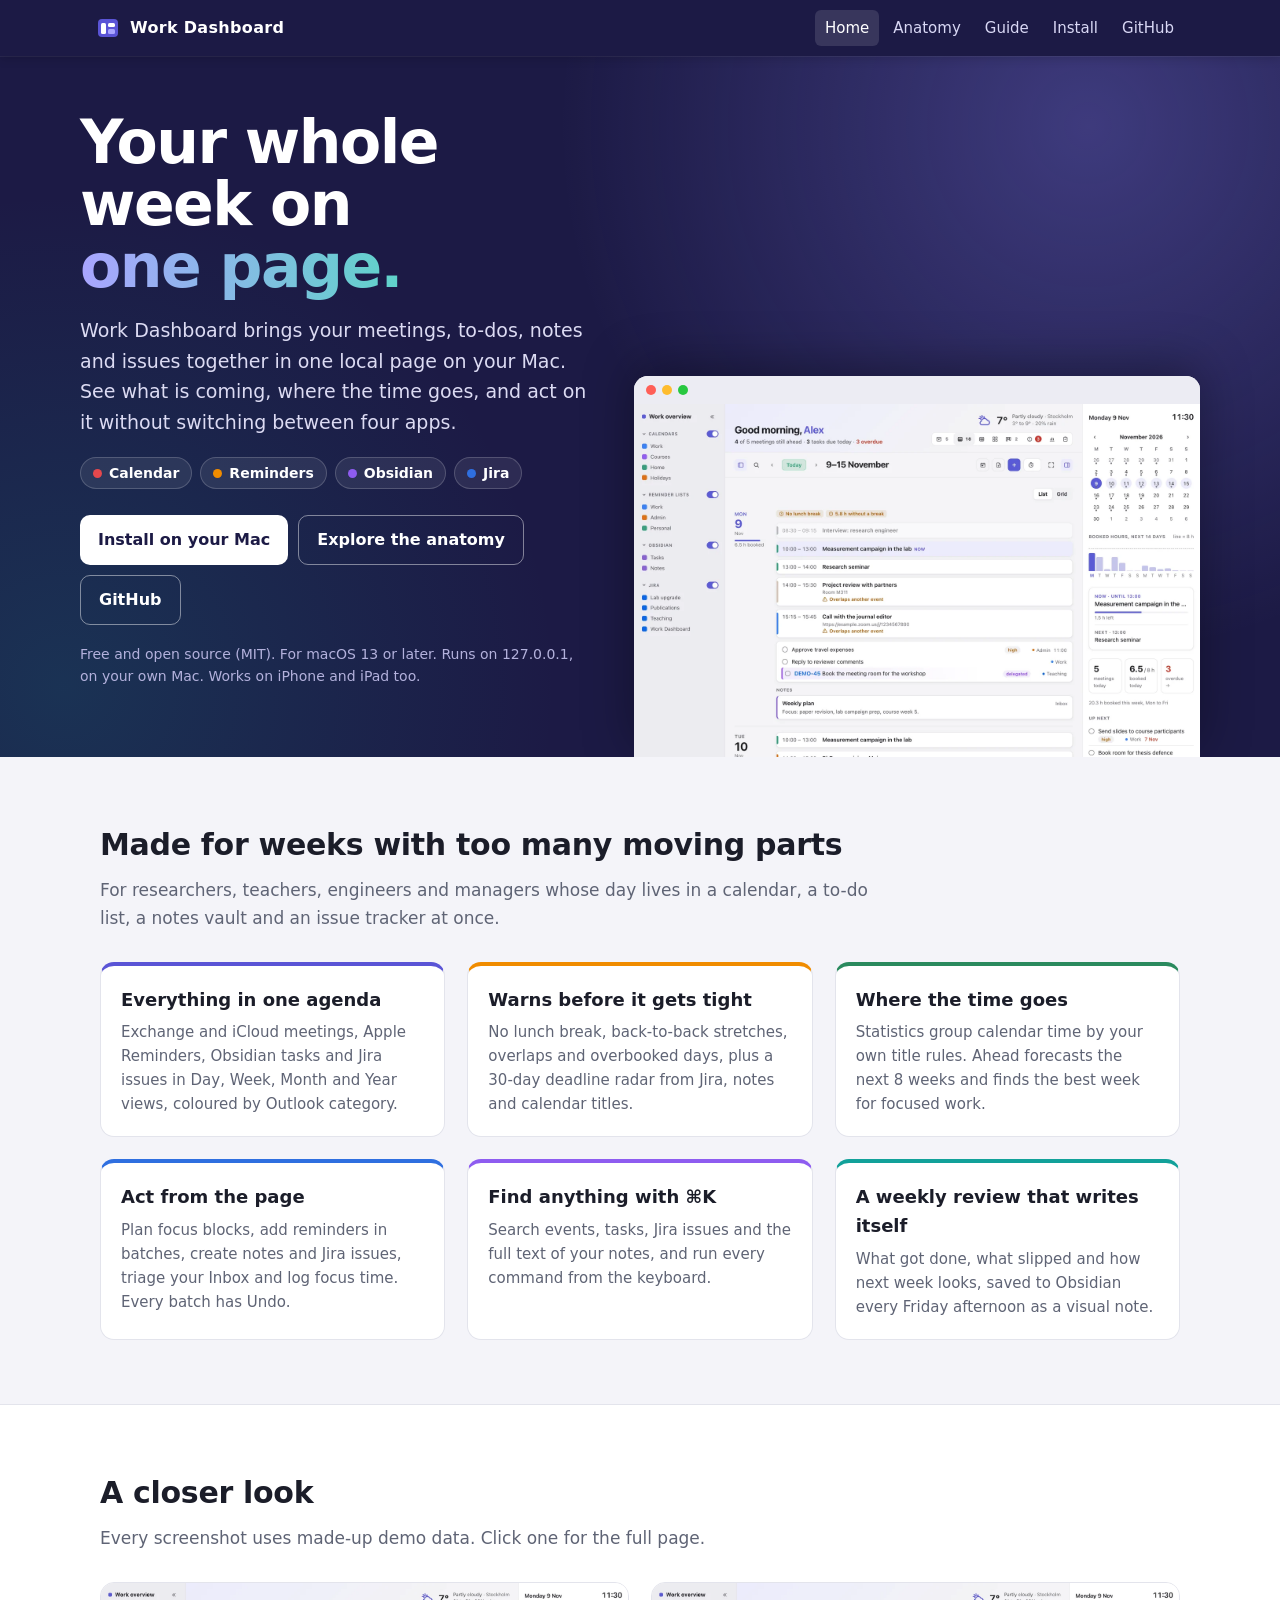
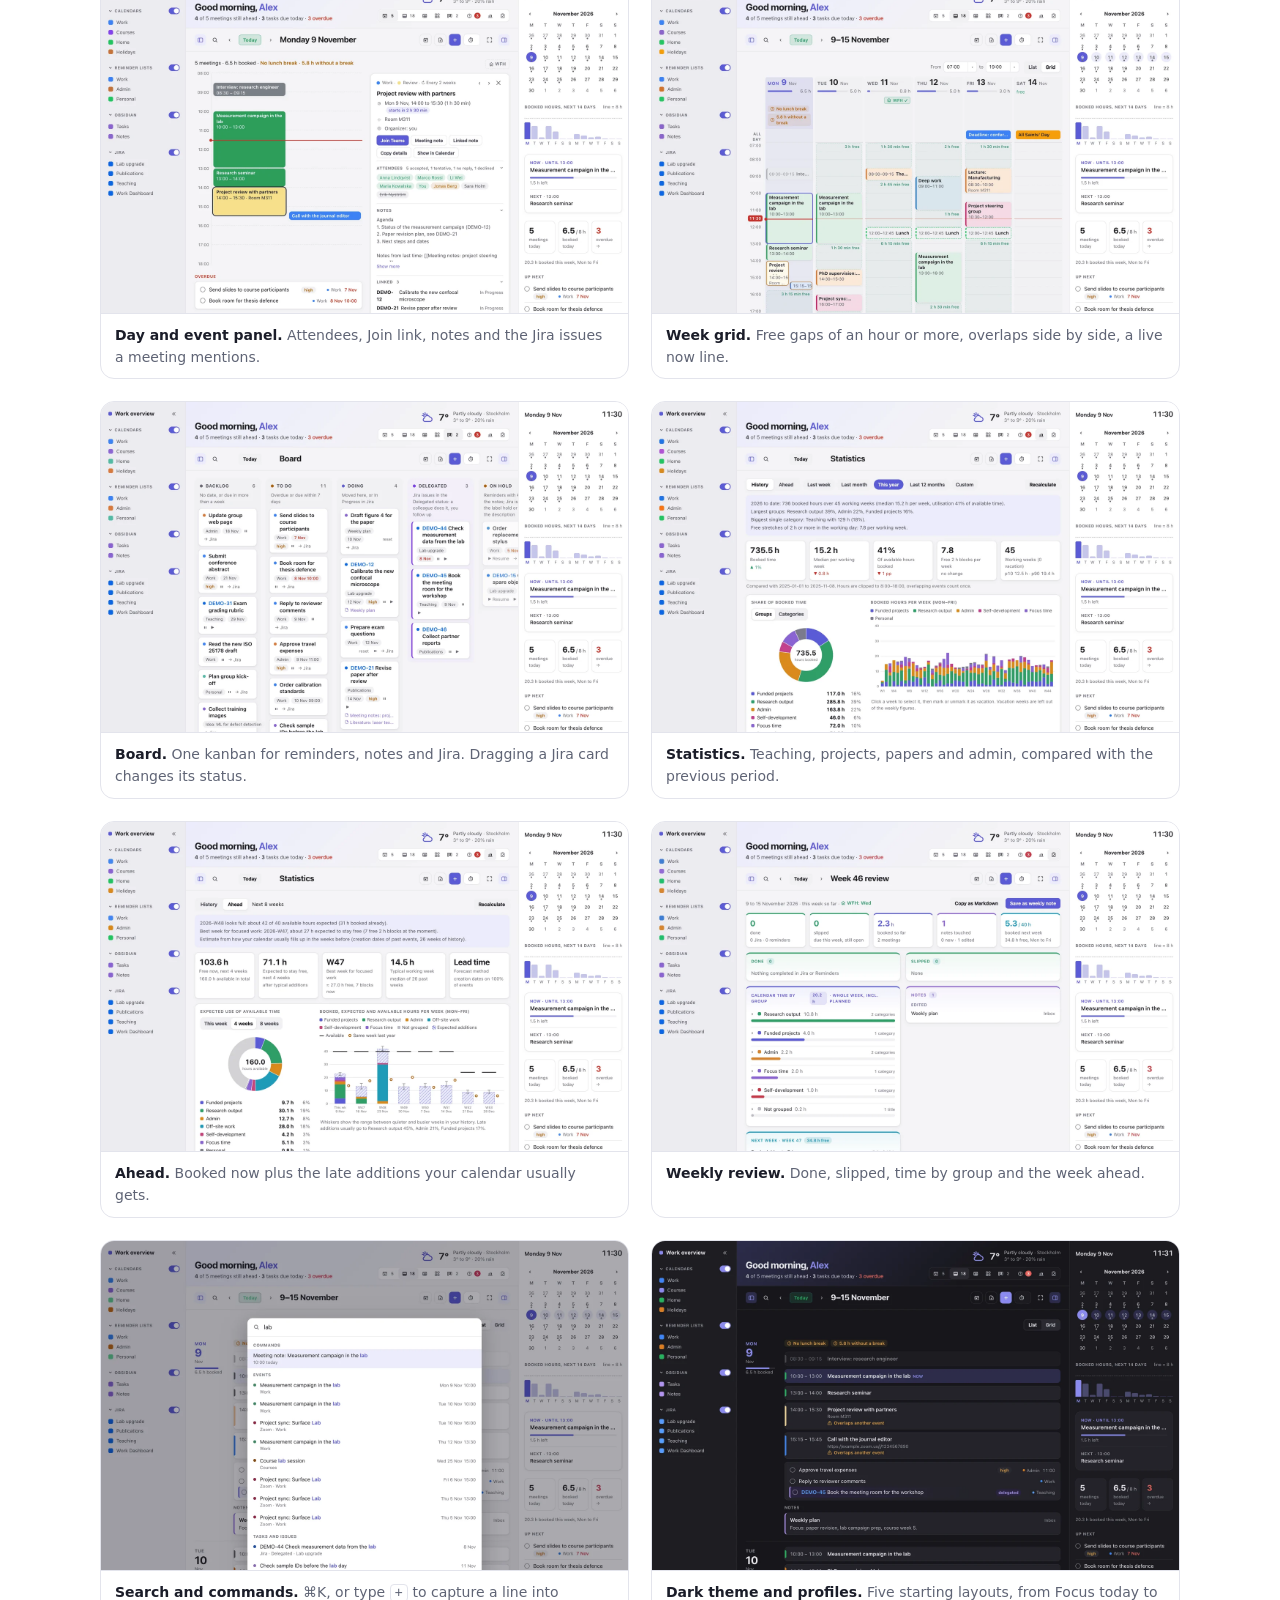
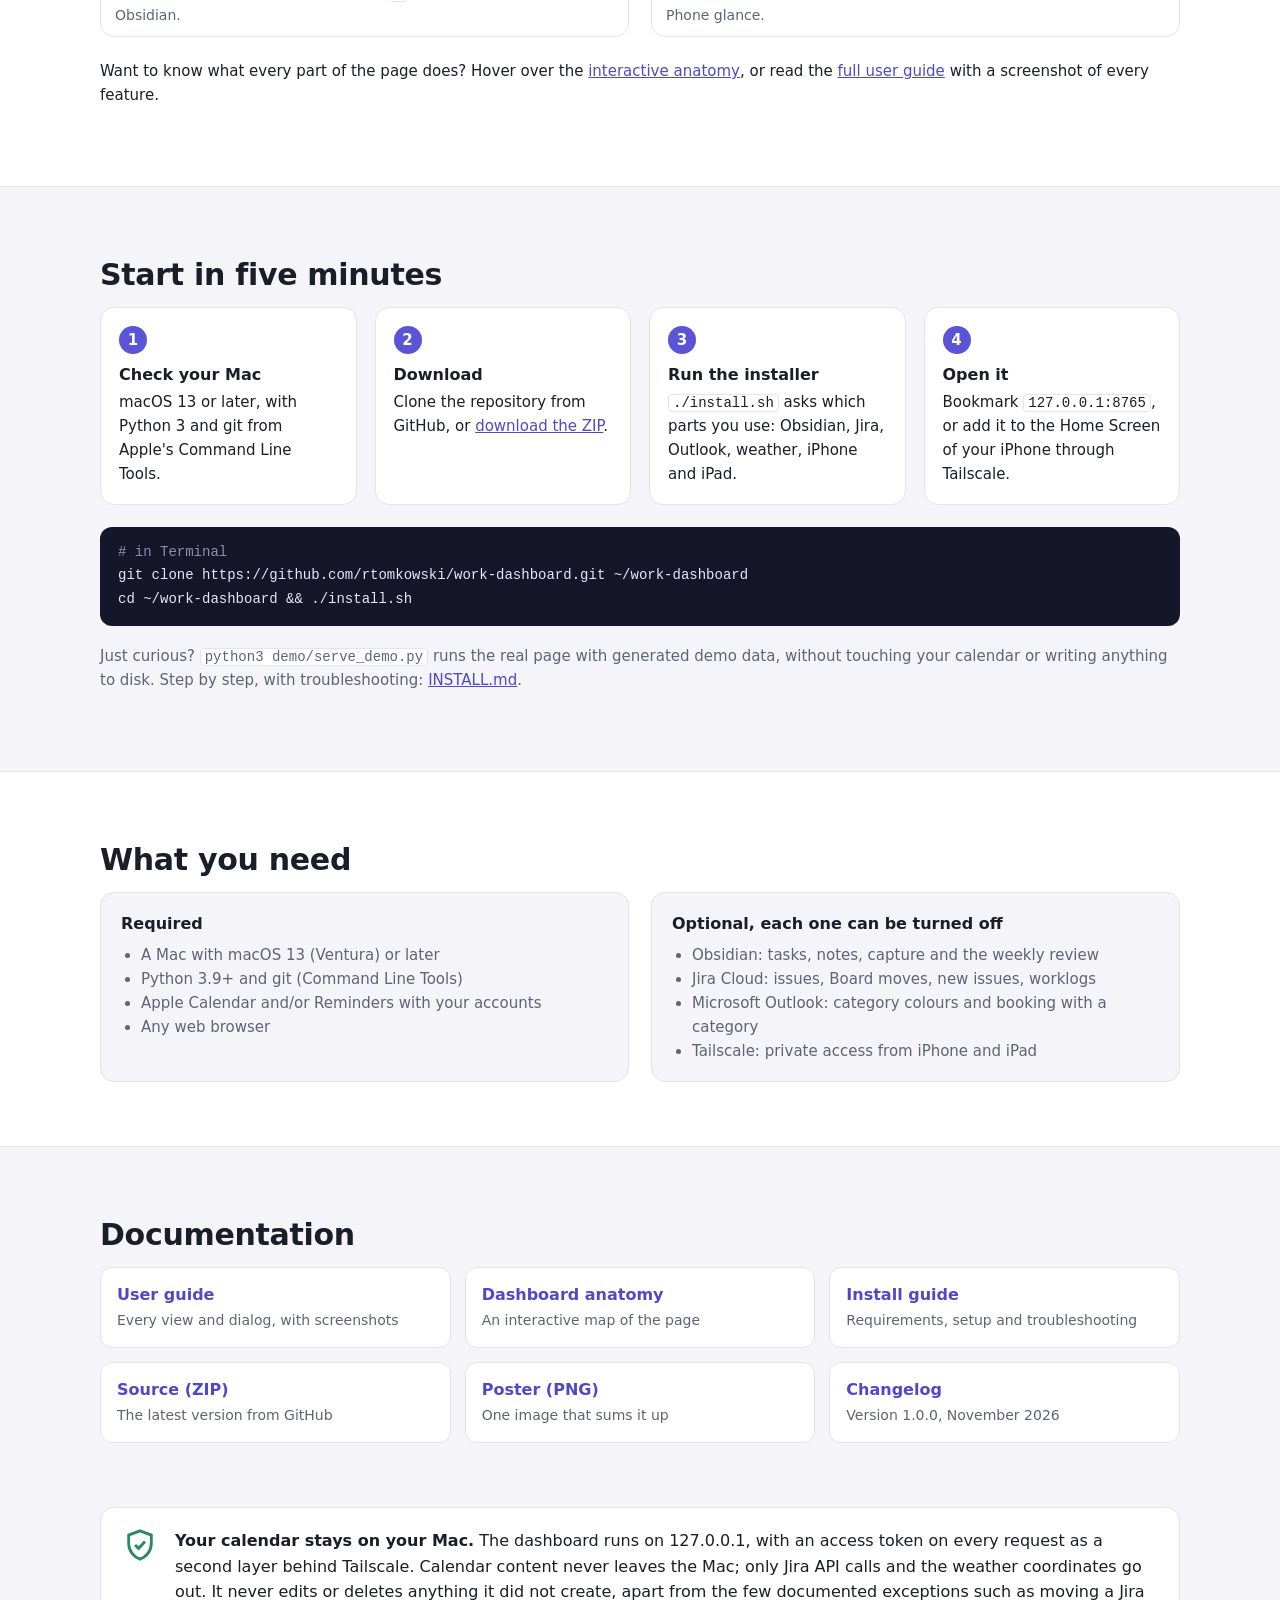
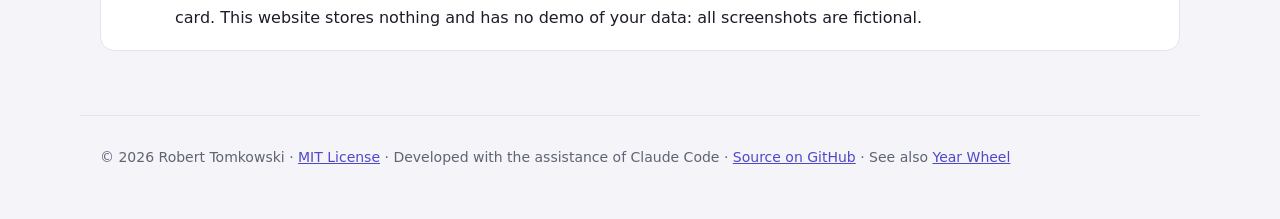
==== commit ba634dc2: "Docs: menu in the same order and position on every page - Order everywhere: Home, Anatomy, Guide, In" ====
--- a/docs/index.html
+++ b/docs/index.html
@@ -11,16 +11,16 @@
 <meta property="og:image" content="https://rtomkowski.github.io/work-dashboard/hero.png">
 <meta property="og:url" content="https://rtomkowski.github.io/work-dashboard/">
 <link rel="icon" href="data:image/svg+xml,%3Csvg xmlns='http://www.w3.org/2000/svg' viewBox='0 0 24 24'%3E%3Crect x='2' y='3' width='20' height='18' rx='4' fill='%235a54d6'/%3E%3Crect x='5' y='7' width='5' height='11' rx='1.5' fill='%23fff'/%3E%3Crect x='12' y='7' width='7' height='4' rx='1.5' fill='%23fff'/%3E%3Crect x='12' y='13' width='7' height='5' rx='1.5' fill='%23a9a5ff'/%3E%3C/svg%3E">
-<link rel="stylesheet" href="topbar.css">
-<link rel="stylesheet" href="site.css">
+<link rel="stylesheet" href="topbar.css?v=2">
+<link rel="stylesheet" href="site.css?v=2">
 </head>
 <body>
 <header class="topbar"><div class="in">
   <a class="brand" href="./"><svg width="24" height="24" viewBox="0 0 24 24" aria-hidden="true"><rect x="2" y="3" width="20" height="18" rx="4" fill="#5a54d6"/><rect x="5" y="7" width="5" height="11" rx="1.5" fill="#fff"/><rect x="12" y="7" width="7" height="4" rx="1.5" fill="#fff"/><rect x="12" y="13" width="7" height="5" rx="1.5" fill="#a9a5ff"/></svg>Work Dashboard</a>
   <nav aria-label="Site">
     <a href="./" aria-current="page">Home</a>
+    <a href="anatomy/">Anatomy</a>
     <a href="guide.html">Guide</a>
-    <a href="anatomy/">Anatomy</a>
     <a href="./#install">Install</a>
     <a href="https://github.com/rtomkowski/work-dashboard">GitHub</a>
   </nav>
--- a/docs/topbar.css
+++ b/docs/topbar.css
@@ -4,8 +4,14 @@
 .topbar { position: sticky; top: 0; z-index: 40; background: #1c1a45; color: #fff;
   font: 16px/1.6 system-ui, -apple-system, "Segoe UI", Roboto, "Helvetica Neue", Arial, sans-serif;
   box-shadow: 0 1px 0 rgba(255,255,255,.06), 0 2px 10px rgba(0,0,0,.18); }
+.topbar, .topbar * { box-sizing: border-box; }
 .topbar .in { max-width: 1120px; margin: 0 auto; padding: 10px max(16px, env(safe-area-inset-left, 0px)); display: flex; align-items: center; gap: 18px; flex-wrap: wrap; }
 .topbar .brand { display: flex; align-items: center; gap: 10px; color: #fff; text-decoration: none; font-weight: 700; letter-spacing: .02em; }
+.topbar .brand svg { display: block; flex: none; }
+/* Pages may have their own .brand, nav or a styles (the anatomy wireframe does): the menu sets everything itself. */
+.topbar .brand, .topbar nav a { font-family: system-ui, -apple-system, "Segoe UI", Roboto, "Helvetica Neue", Arial, sans-serif; line-height: 1.6; text-transform: none; }
+.topbar .brand { font-size: 16px; font-weight: 700; letter-spacing: .02em; padding: 0; margin: 0; background: none; border: 0; }
+.topbar nav a { font-weight: 400; letter-spacing: normal; }
 .topbar nav { margin-left: auto; display: flex; gap: 4px; flex-wrap: wrap; }
 .topbar nav a { color: #d9d8f5; text-decoration: none; padding: 6px 10px; border-radius: 6px; font-size: 15px; }
 .topbar nav a:hover, .topbar nav a[aria-current] { background: rgba(255,255,255,.12); color: #fff; }
